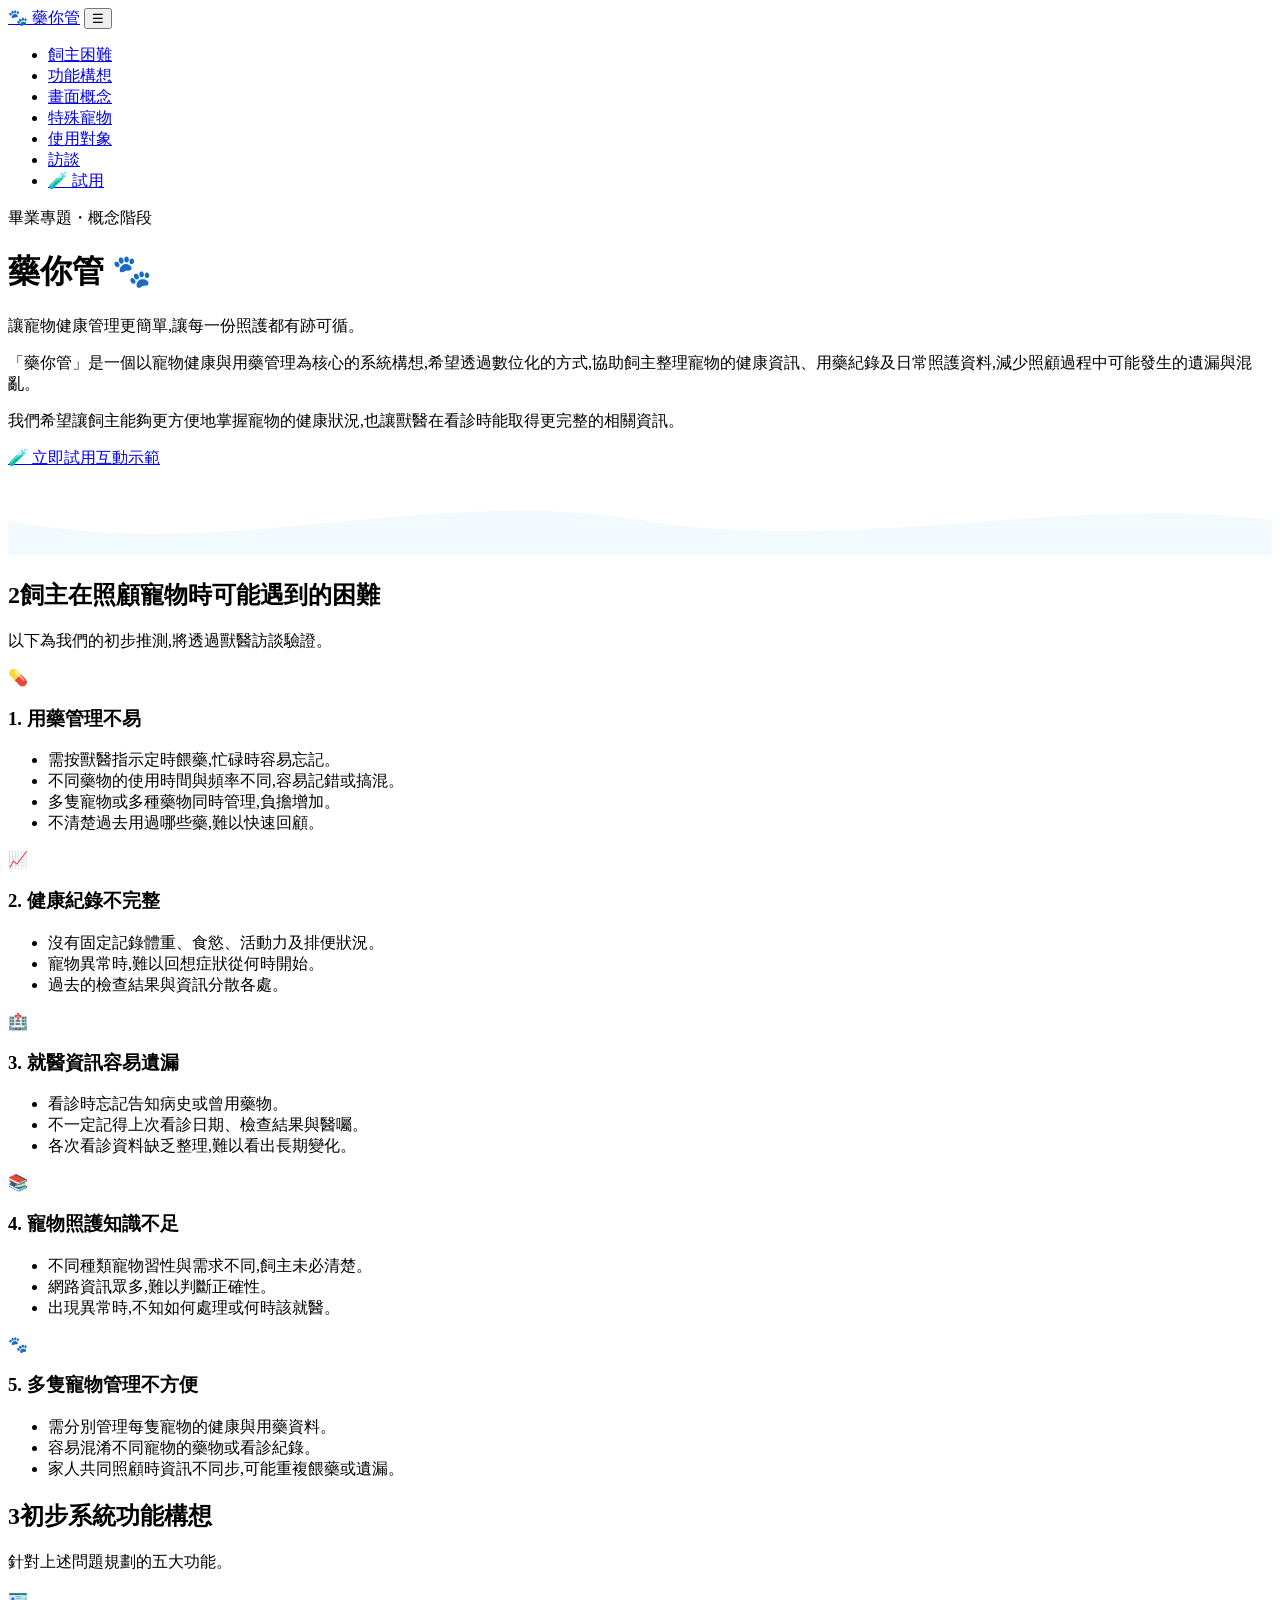
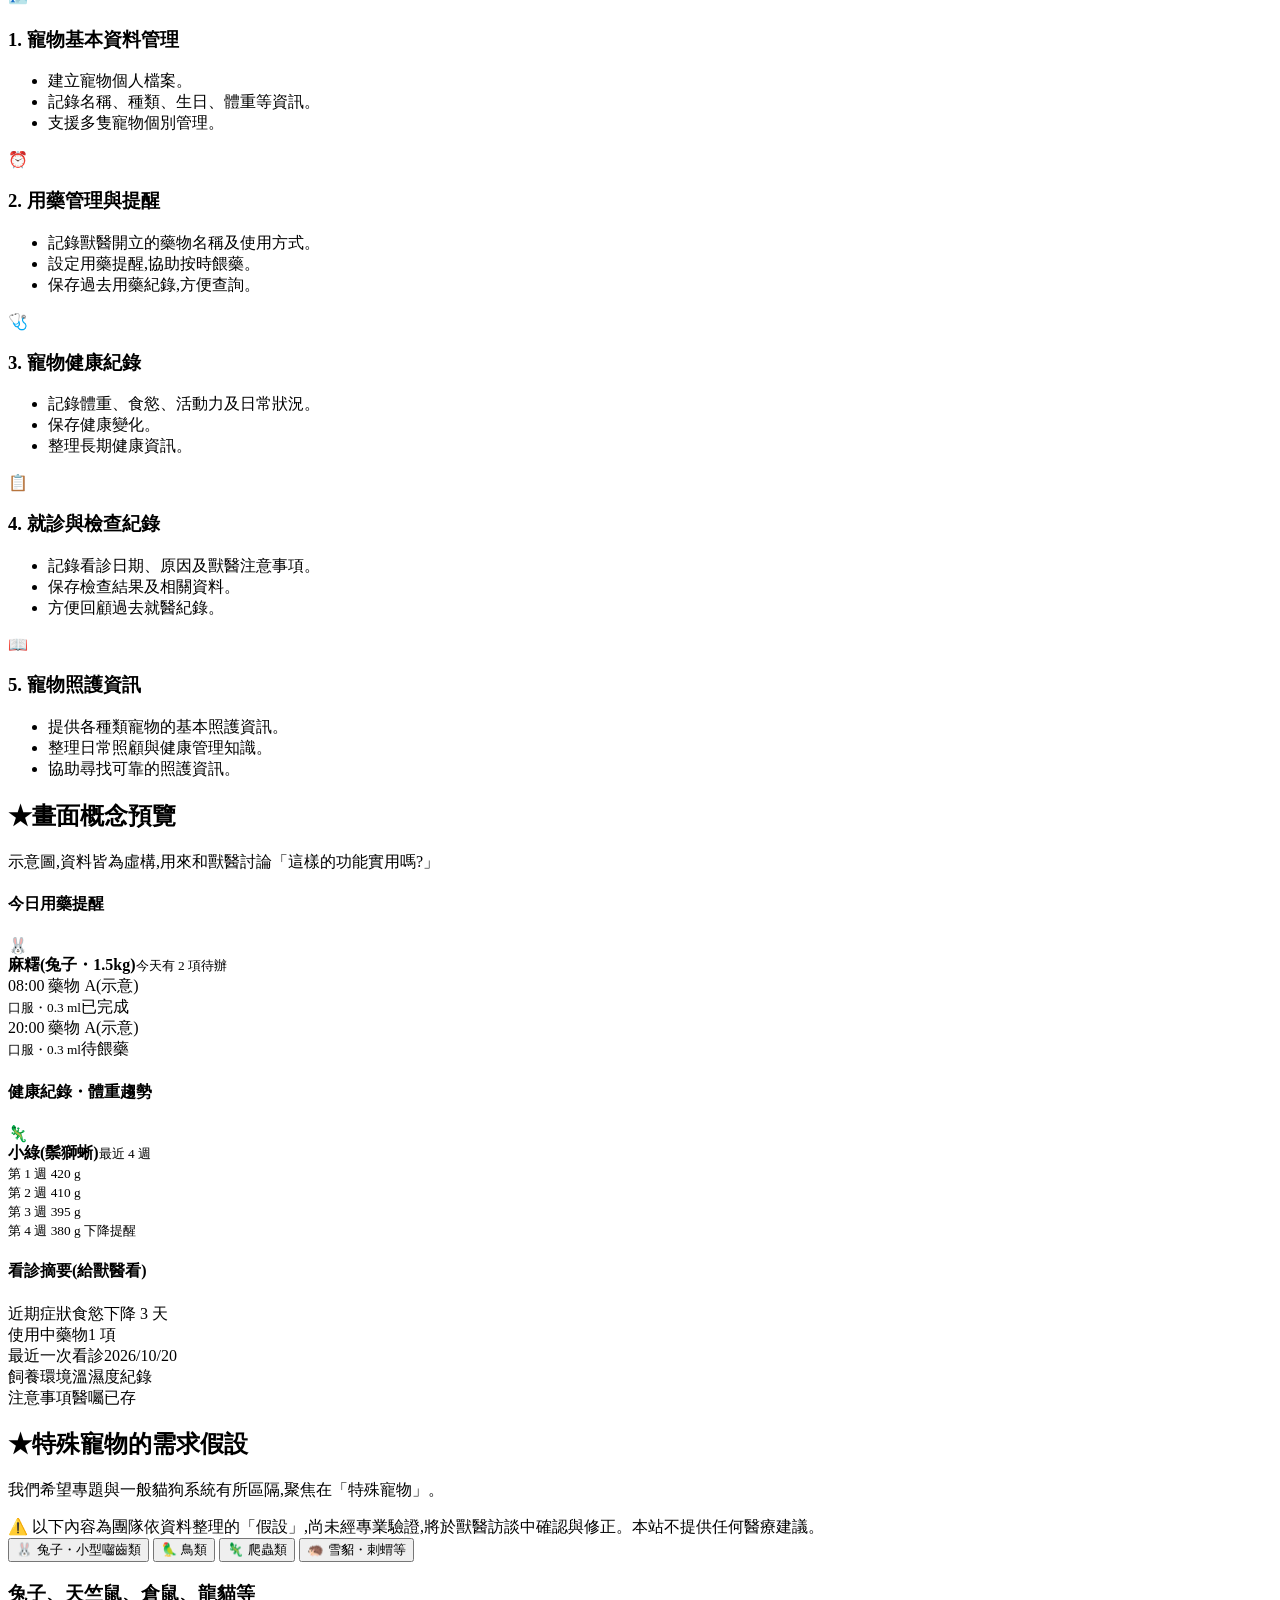
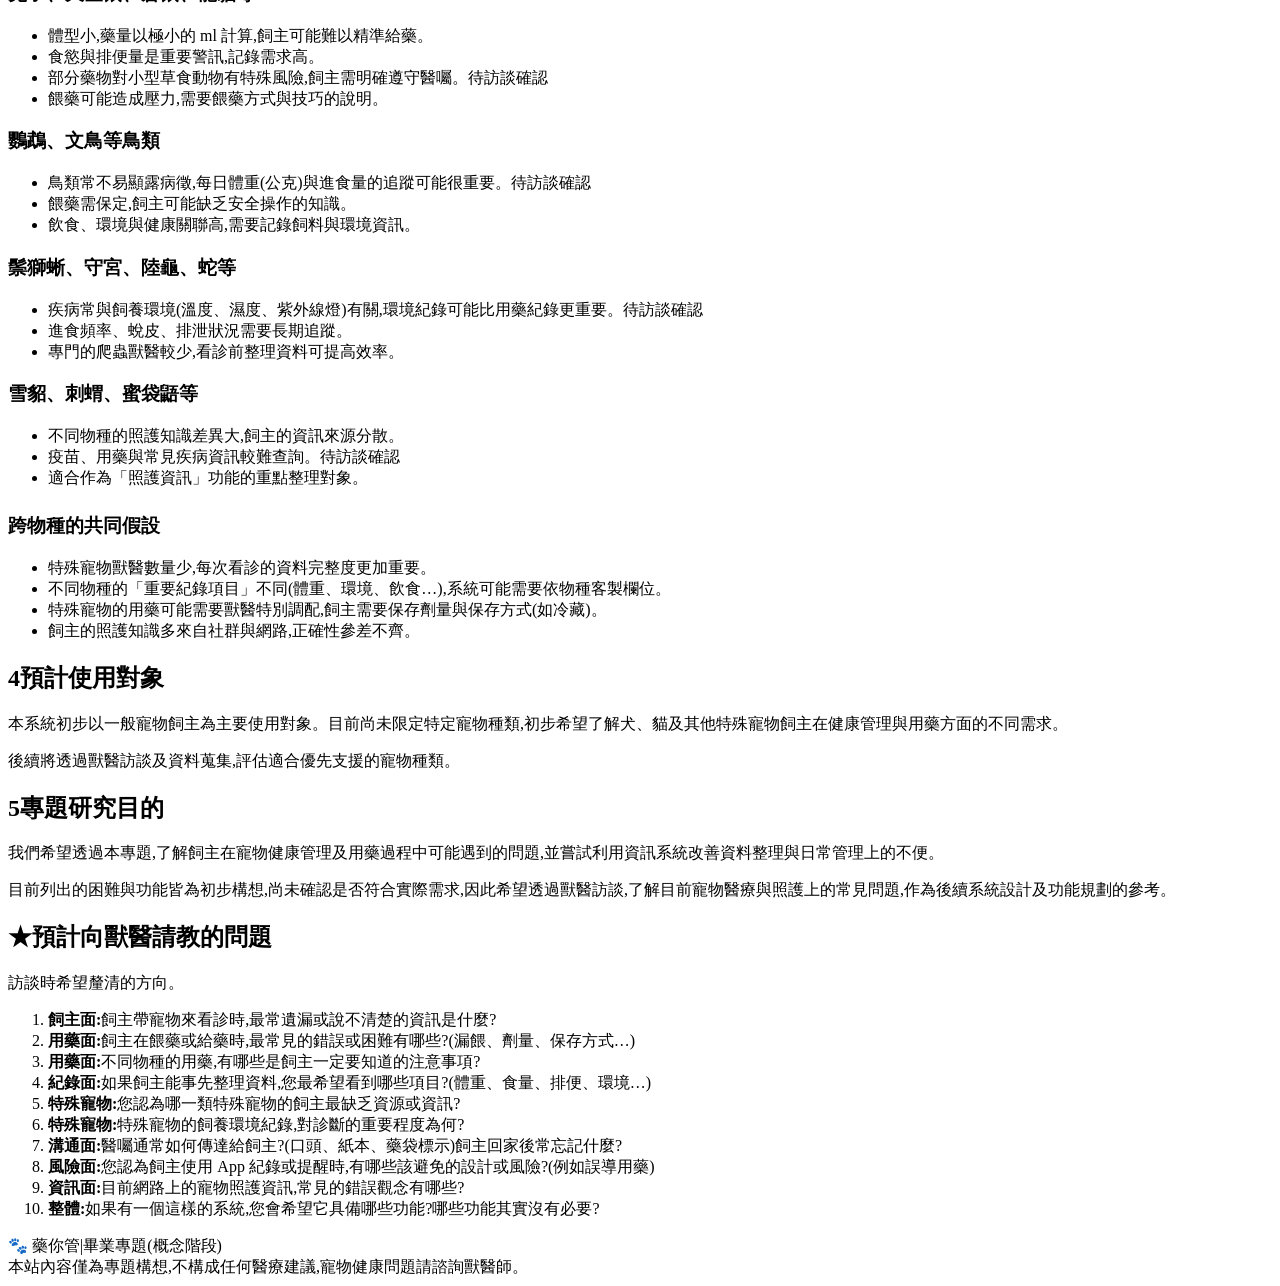
==== index.html @ d7b0b5dc "v.1 專題初步構想" ====
<!DOCTYPE html>
<html lang="zh-Hant">
<head>
<meta charset="UTF-8">
<meta name="viewport" content="width=device-width, initial-scale=1">
<title>藥你管｜寵物健康與用藥管理</title>
<meta name="description" content="藥你管:讓寵物健康管理更簡單,讓每一份照護都有跡可循。">
<meta name="theme-color" content="#d9f0fa">
<!-- 可愛圓體字型「粉圓 Huninn」;沒網路時會自動改用系統字型 -->
<link rel="preconnect" href="https://fonts.googleapis.com">
<link rel="preconnect" href="https://fonts.gstatic.com" crossorigin>
<link href="https://fonts.googleapis.com/css2?family=Huninn&display=swap" rel="stylesheet">
<link rel="stylesheet" href="style.css">
</head>
<body>

<header class="nav">
  <div class="wrap">
    <a href="#top" class="logo">🐾 藥你管</a>
    <button class="burger" id="burger" aria-label="開啟選單" aria-expanded="false">☰</button>
    <ul class="menu" id="menu">
      <li><a href="#problems">飼主困難</a></li>
      <li><a href="#features">功能構想</a></li>
      <li><a href="#preview">畫面概念</a></li>
      <li><a href="#species">特殊寵物</a></li>
      <li><a href="#users">使用對象</a></li>
      <li><a href="#interview">訪談</a></li>
      <li><a href="demo.html" class="try">🧪 試用</a></li>
    </ul>
  </div>
</header>

<!-- ① 首頁 -->
<div class="hero" id="top">
  <span class="bubble b1"></span><span class="bubble b2"></span><span class="bubble b3"></span>
  <span class="bubble b4"></span><span class="bubble b5"></span>
  <div class="wrap">
    <span class="badge">畢業專題・概念階段</span>
    <h1>藥你管 <span class="paw">🐾</span></h1>
    <p class="sub">讓寵物健康管理更簡單,讓每一份照護都有跡可循。</p>
    <p class="desc">「藥你管」是一個以寵物健康與用藥管理為核心的系統構想,希望透過數位化的方式,協助飼主整理寵物的健康資訊、用藥紀錄及日常照護資料,減少照顧過程中可能發生的遺漏與混亂。</p>
    <p class="desc">我們希望讓飼主能夠更方便地掌握寵物的健康狀況,也讓獸醫在看診時能取得更完整的相關資訊。</p>
    <p class="cta"><a class="btn" href="demo.html">🧪 立即試用互動示範</a></p>
  </div>
  <svg class="wave" viewBox="0 0 1440 80" preserveAspectRatio="none" aria-hidden="true">
    <path fill="#f3fafd" d="M0,40 C240,90 480,0 720,40 C960,80 1200,10 1440,40 L1440,80 L0,80 Z"/>
  </svg>
</div>

<!-- ② 困難 -->
<section id="problems">
  <div class="wrap">
    <h2><span class="num">2</span>飼主在照顧寵物時可能遇到的困難</h2>
    <p class="lead">以下為我們的初步推測,將透過獸醫訪談驗證。</p>
    <div class="grid">
      <div class="card"><span class="ico">💊</span><h3>1. 用藥管理不易</h3><ul>
        <li>需按獸醫指示定時餵藥,忙碌時容易忘記。</li>
        <li>不同藥物的使用時間與頻率不同,容易記錯或搞混。</li>
        <li>多隻寵物或多種藥物同時管理,負擔增加。</li>
        <li>不清楚過去用過哪些藥,難以快速回顧。</li></ul></div>
      <div class="card"><span class="ico">📈</span><h3>2. 健康紀錄不完整</h3><ul>
        <li>沒有固定記錄體重、食慾、活動力及排便狀況。</li>
        <li>寵物異常時,難以回想症狀從何時開始。</li>
        <li>過去的檢查結果與資訊分散各處。</li></ul></div>
      <div class="card"><span class="ico">🏥</span><h3>3. 就醫資訊容易遺漏</h3><ul>
        <li>看診時忘記告知病史或曾用藥物。</li>
        <li>不一定記得上次看診日期、檢查結果與醫囑。</li>
        <li>各次看診資料缺乏整理,難以看出長期變化。</li></ul></div>
      <div class="card"><span class="ico">📚</span><h3>4. 寵物照護知識不足</h3><ul>
        <li>不同種類寵物習性與需求不同,飼主未必清楚。</li>
        <li>網路資訊眾多,難以判斷正確性。</li>
        <li>出現異常時,不知如何處理或何時該就醫。</li></ul></div>
      <div class="card"><span class="ico">🐾</span><h3>5. 多隻寵物管理不方便</h3><ul>
        <li>需分別管理每隻寵物的健康與用藥資料。</li>
        <li>容易混淆不同寵物的藥物或看診紀錄。</li>
        <li>家人共同照顧時資訊不同步,可能重複餵藥或遺漏。</li></ul></div>
    </div>
  </div>
</section>

<!-- ③ 功能 -->
<section id="features" class="alt">
  <div class="wrap">
    <h2><span class="num">3</span>初步系統功能構想</h2>
    <p class="lead">針對上述問題規劃的五大功能。</p>
    <div class="grid">
      <div class="card"><span class="ico">🪪</span><h3>1. 寵物基本資料管理</h3><ul>
        <li>建立寵物個人檔案。</li><li>記錄名稱、種類、生日、體重等資訊。</li><li>支援多隻寵物個別管理。</li></ul></div>
      <div class="card"><span class="ico">⏰</span><h3>2. 用藥管理與提醒</h3><ul>
        <li>記錄獸醫開立的藥物名稱及使用方式。</li><li>設定用藥提醒,協助按時餵藥。</li><li>保存過去用藥紀錄,方便查詢。</li></ul></div>
      <div class="card"><span class="ico">🩺</span><h3>3. 寵物健康紀錄</h3><ul>
        <li>記錄體重、食慾、活動力及日常狀況。</li><li>保存健康變化。</li><li>整理長期健康資訊。</li></ul></div>
      <div class="card"><span class="ico">📋</span><h3>4. 就診與檢查紀錄</h3><ul>
        <li>記錄看診日期、原因及獸醫注意事項。</li><li>保存檢查結果及相關資料。</li><li>方便回顧過去就醫紀錄。</li></ul></div>
      <div class="card"><span class="ico">📖</span><h3>5. 寵物照護資訊</h3><ul>
        <li>提供各種類寵物的基本照護資訊。</li><li>整理日常照顧與健康管理知識。</li><li>協助尋找可靠的照護資訊。</li></ul></div>
    </div>
  </div>
</section>

<!-- 畫面概念 -->
<section id="preview">
  <div class="wrap">
    <h2><span class="num">★</span>畫面概念預覽</h2>
    <p class="lead">示意圖,資料皆為虛構,用來和獸醫討論「這樣的功能實用嗎?」</p>
    <div class="mock">
      <div class="phone">
        <h4>今日用藥提醒</h4>
        <div class="pet"><span class="face">🐰</span><div><b>麻糬(兔子・1.5kg)</b><small>今天有 2 項待辦</small></div></div>
        <div class="med"><span>08:00 藥物 A(示意)<br><small>口服・0.3 ml</small></span><span class="pill">已完成</span></div>
        <div class="med"><span>20:00 藥物 A(示意)<br><small>口服・0.3 ml</small></span><span class="pill warn">待餵藥</span></div>
      </div>
      <div class="phone">
        <h4>健康紀錄・體重趨勢</h4>
        <div class="pet"><span class="face">🦎</span><div><b>小綠(鬃獅蜥)</b><small>最近 4 週</small></div></div>
        <small>第 1 週 420 g</small><div class="bar"><i style="width:84%"></i></div>
        <small>第 2 週 410 g</small><div class="bar"><i style="width:82%"></i></div>
        <small>第 3 週 395 g</small><div class="bar"><i style="width:79%"></i></div>
        <small>第 4 週 380 g <span class="pill warn">下降提醒</span></small><div class="bar"><i style="width:76%"></i></div>
      </div>
      <div class="phone">
        <h4>看診摘要(給獸醫看)</h4>
        <div class="med"><span>近期症狀</span><span class="pill">食慾下降 3 天</span></div>
        <div class="med"><span>使用中藥物</span><span class="pill">1 項</span></div>
        <div class="med"><span>最近一次看診</span><span class="pill">2026/10/20</span></div>
        <div class="med"><span>飼養環境</span><span class="pill">溫濕度紀錄</span></div>
        <div class="med"><span>注意事項</span><span class="pill">醫囑已存</span></div>
      </div>
    </div>
  </div>
</section>

<!-- 特殊寵物 -->
<section id="species" class="alt">
  <div class="wrap">
    <h2><span class="num">★</span>特殊寵物的需求假設</h2>
    <p class="lead">我們希望專題與一般貓狗系統有所區隔,聚焦在「特殊寵物」。</p>
    <div class="note">⚠️ 以下內容為團隊依資料整理的「假設」,尚未經專業驗證,將於獸醫訪談中確認與修正。本站不提供任何醫療建議。</div>
    <div class="tabs" role="tablist">
      <button class="tab active" data-target="p1">🐰 兔子・小型囓齒類</button>
      <button class="tab" data-target="p2">🦜 鳥類</button>
      <button class="tab" data-target="p3">🦎 爬蟲類</button>
      <button class="tab" data-target="p4">🦔 雪貂・刺蝟等</button>
    </div>
    <div class="panel active" id="p1"><div class="card"><h3>兔子、天竺鼠、倉鼠、龍貓等</h3><ul>
      <li>體型小,藥量以極小的 ml 計算,飼主可能難以精準給藥。</li>
      <li>食慾與排便量是重要警訊,記錄需求高。</li>
      <li>部分藥物對小型草食動物有特殊風險,飼主需明確遵守醫囑。<span class="tag">待訪談確認</span></li>
      <li>餵藥可能造成壓力,需要餵藥方式與技巧的說明。</li></ul></div></div>
    <div class="panel" id="p2"><div class="card"><h3>鸚鵡、文鳥等鳥類</h3><ul>
      <li>鳥類常不易顯露病徵,每日體重(公克)與進食量的追蹤可能很重要。<span class="tag">待訪談確認</span></li>
      <li>餵藥需保定,飼主可能缺乏安全操作的知識。</li>
      <li>飲食、環境與健康關聯高,需要記錄飼料與環境資訊。</li></ul></div></div>
    <div class="panel" id="p3"><div class="card"><h3>鬃獅蜥、守宮、陸龜、蛇等</h3><ul>
      <li>疾病常與飼養環境(溫度、濕度、紫外線燈)有關,環境紀錄可能比用藥紀錄更重要。<span class="tag">待訪談確認</span></li>
      <li>進食頻率、蛻皮、排泄狀況需要長期追蹤。</li>
      <li>專門的爬蟲獸醫較少,看診前整理資料可提高效率。</li></ul></div></div>
    <div class="panel" id="p4"><div class="card"><h3>雪貂、刺蝟、蜜袋鼯等</h3><ul>
      <li>不同物種的照護知識差異大,飼主的資訊來源分散。</li>
      <li>疫苗、用藥與常見疾病資訊較難查詢。<span class="tag">待訪談確認</span></li>
      <li>適合作為「照護資訊」功能的重點整理對象。</li></ul></div></div>

    <div class="card" style="margin-top:24px"><h3>跨物種的共同假設</h3><ul>
      <li>特殊寵物獸醫數量少,每次看診的資料完整度更加重要。</li>
      <li>不同物種的「重要紀錄項目」不同(體重、環境、飲食…),系統可能需要依物種客製欄位。</li>
      <li>特殊寵物的用藥可能需要獸醫特別調配,飼主需要保存劑量與保存方式(如冷藏)。</li>
      <li>飼主的照護知識多來自社群與網路,正確性參差不齊。</li></ul></div>
  </div>
</section>

<!-- ④ 使用對象 -->
<section id="users">
  <div class="wrap">
    <h2><span class="num">4</span>預計使用對象</h2>
    <div class="card">
      <p>本系統初步以一般寵物飼主為主要使用對象。目前尚未限定特定寵物種類,初步希望了解犬、貓及其他特殊寵物飼主在健康管理與用藥方面的不同需求。</p>
      <p style="margin-top:10px">後續將透過獸醫訪談及資料蒐集,評估適合優先支援的寵物種類。</p>
    </div>
  </div>
</section>

<!-- ⑤ 研究目的 -->
<section id="purpose" class="alt">
  <div class="wrap">
    <h2><span class="num">5</span>專題研究目的</h2>
    <div class="card">
      <p>我們希望透過本專題,了解飼主在寵物健康管理及用藥過程中可能遇到的問題,並嘗試利用資訊系統改善資料整理與日常管理上的不便。</p>
      <p style="margin-top:10px">目前列出的困難與功能皆為初步構想,尚未確認是否符合實際需求,因此希望透過獸醫訪談,了解目前寵物醫療與照護上的常見問題,作為後續系統設計及功能規劃的參考。</p>
    </div>
  </div>
</section>

<!-- 訪談 -->
<section id="interview">
  <div class="wrap">
    <h2><span class="num">★</span>預計向獸醫請教的問題</h2>
    <p class="lead">訪談時希望釐清的方向。</p>
    <div class="card">
      <ol class="q">
        <li><strong>飼主面:</strong>飼主帶寵物來看診時,最常遺漏或說不清楚的資訊是什麼?</li>
        <li><strong>用藥面:</strong>飼主在餵藥或給藥時,最常見的錯誤或困難有哪些?(漏餵、劑量、保存方式…)</li>
        <li><strong>用藥面:</strong>不同物種的用藥,有哪些是飼主一定要知道的注意事項?</li>
        <li><strong>紀錄面:</strong>如果飼主能事先整理資料,您最希望看到哪些項目?(體重、食量、排便、環境…)</li>
        <li><strong>特殊寵物:</strong>您認為哪一類特殊寵物的飼主最缺乏資源或資訊?</li>
        <li><strong>特殊寵物:</strong>特殊寵物的飼養環境紀錄,對診斷的重要程度為何?</li>
        <li><strong>溝通面:</strong>醫囑通常如何傳達給飼主?(口頭、紙本、藥袋標示)飼主回家後常忘記什麼?</li>
        <li><strong>風險面:</strong>您認為飼主使用 App 紀錄或提醒時,有哪些該避免的設計或風險?(例如誤導用藥)</li>
        <li><strong>資訊面:</strong>目前網路上的寵物照護資訊,常見的錯誤觀念有哪些?</li>
        <li><strong>整體:</strong>如果有一個這樣的系統,您會希望它具備哪些功能?哪些功能其實沒有必要?</li>
      </ol>
    </div>
  </div>
</section>

<footer>
  <div class="wrap">🐾 藥你管|畢業專題(概念階段)<br>本站內容僅為專題構想,不構成任何醫療建議,寵物健康問題請諮詢獸醫師。</div>
</footer>

<script src="script.js"></script>
</body>
</html>
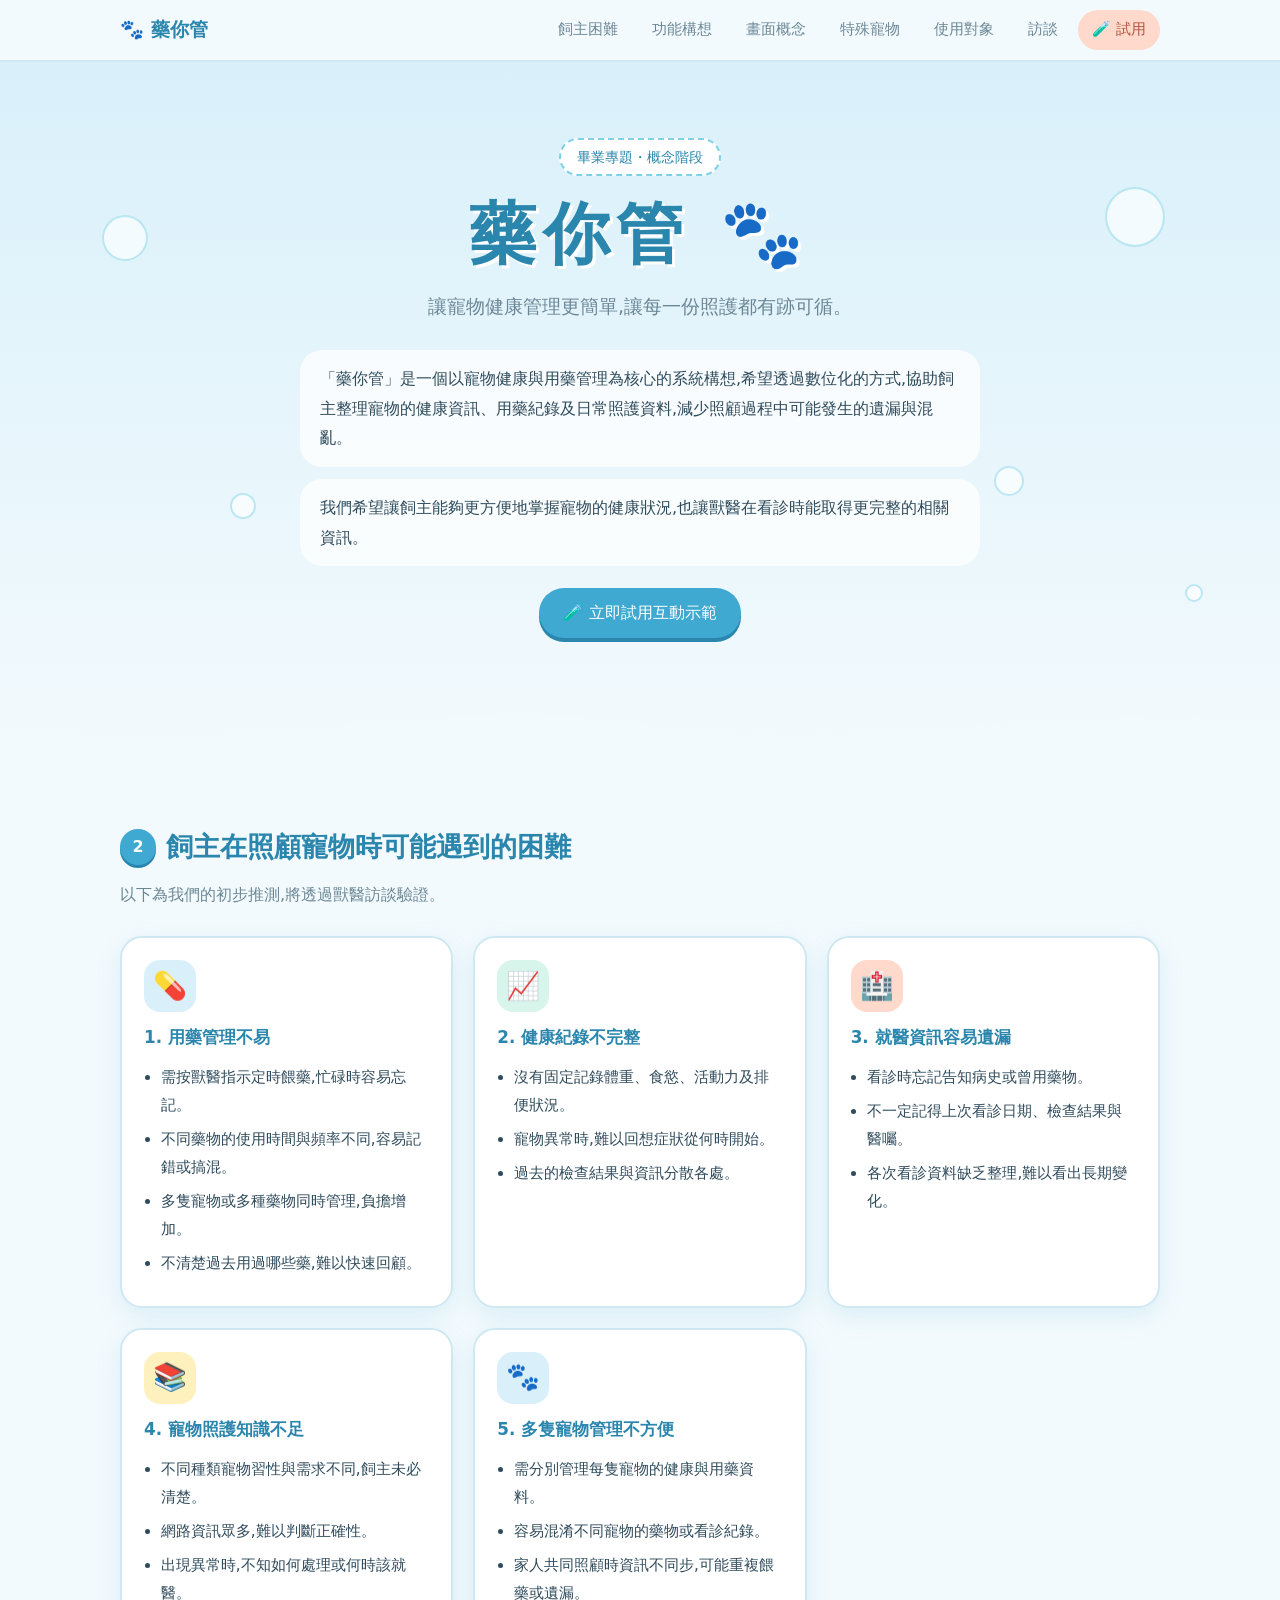
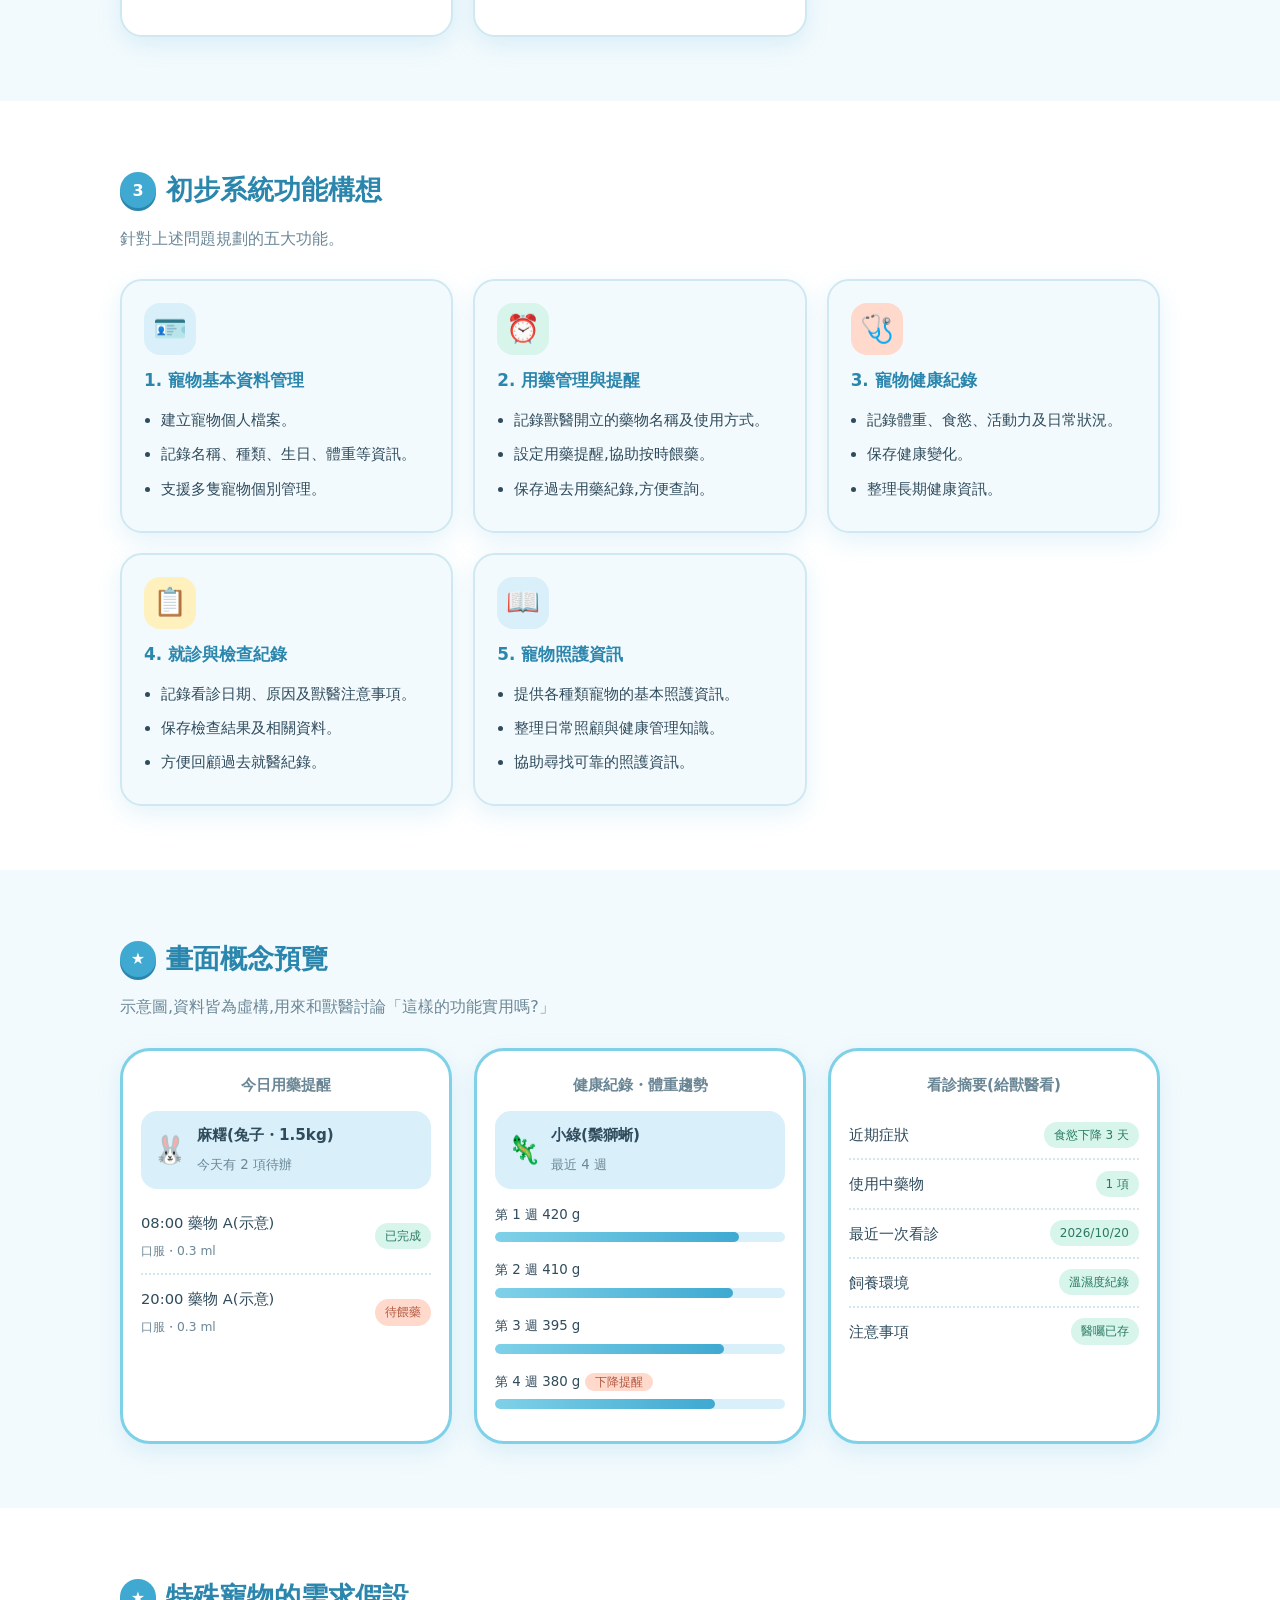
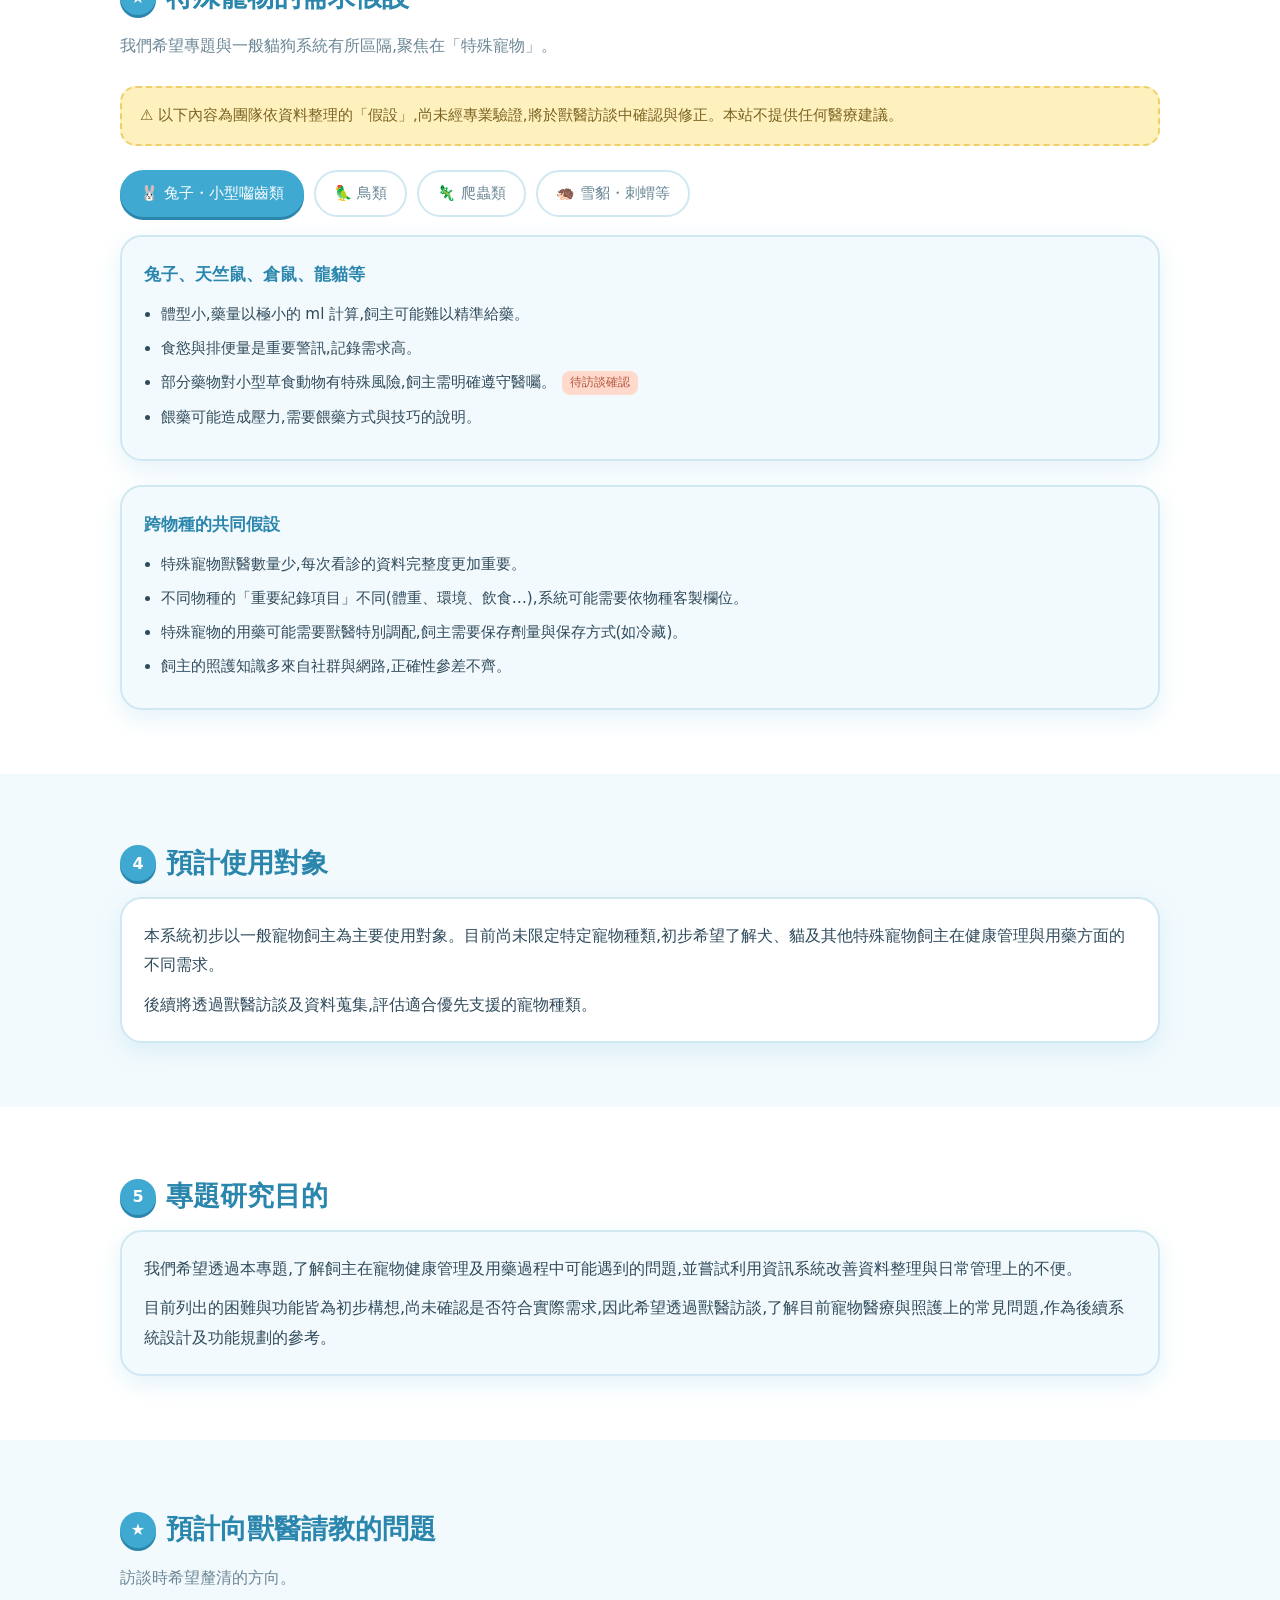
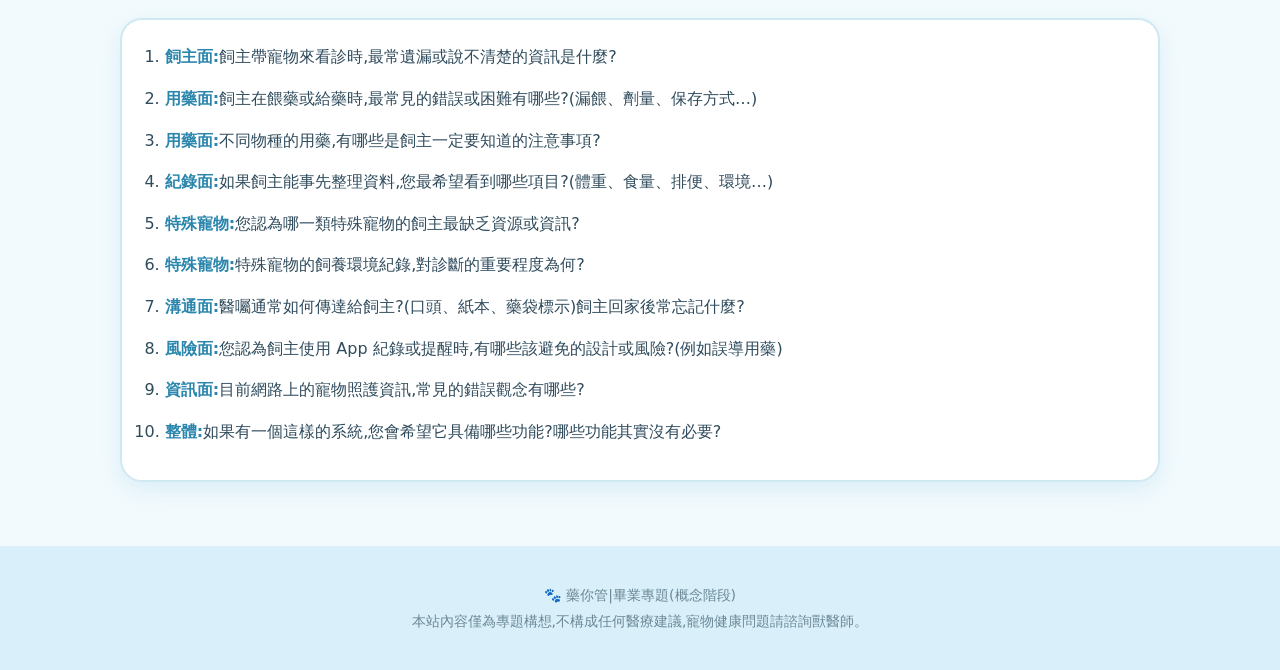
==== commit 170d855a: "v.2 修改新增資料夾後css消失之問題" ====
--- a/index.html
+++ b/index.html
@@ -10,8 +10,7 @@
 <link rel="preconnect" href="https://fonts.googleapis.com">
 <link rel="preconnect" href="https://fonts.gstatic.com" crossorigin>
 <link href="https://fonts.googleapis.com/css2?family=Huninn&display=swap" rel="stylesheet">
-<link rel="stylesheet" href="style.css">
-</head>
+<link rel="stylesheet" href="css/style.css"></head>
 <body>
 
 <header class="nav">
--- a/css/style.css
+++ b/css/style.css
@@ -0,0 +1,173 @@
+/* =========================================================
+   藥你管|淺色可愛海洋風
+   結構:變數 → 基礎 → 導覽列 → 首頁 → 區塊/卡片 → 預覽 → 分頁 → 響應式
+   ========================================================= */
+
+/* ---------- 色彩與變數(想換色只改這裡) ---------- */
+:root{
+  --bg:#f3fafd;          /* 頁面底色:極淺海水藍 */
+  --bg-alt:#ffffff;      /* 交錯區塊底色 */
+  --ink:#2f4b5c;         /* 主要文字:柔和海軍藍(不刺眼) */
+  --muted:#6b8796;       /* 次要文字 */
+  --sky:#d9f0fa;         /* 淺天空藍 */
+  --aqua:#7fd1e8;        /* 清澈水藍 */
+  --brand:#3fa9d1;       /* 主色:明亮海藍 */
+  --brand-dark:#2b86ad;  /* 標題強調色 */
+  --mint:#d8f5ec;        /* 薄荷綠 */
+  --peach:#ffd9cc;       /* 蜜桃粉 */
+  --coral:#ff9e87;       /* 珊瑚橘:提醒/警示用 */
+  --sun:#fff1bd;         /* 奶油黃 */
+  --line:#cfe8f1;
+  --radius:22px;
+  --shadow:0 8px 24px rgba(63,169,209,.14);
+  --nav-h:60px;
+}
+
+/* ---------- 基礎 ---------- */
+*{box-sizing:border-box;margin:0;padding:0}
+html{scroll-behavior:smooth;scroll-padding-top:calc(var(--nav-h) + 12px);-webkit-text-size-adjust:100%}
+body{
+  font-family:"Huninn","Noto Sans TC","PingFang TC","Microsoft JhengHei",system-ui,sans-serif;
+  background:var(--bg);color:var(--ink);line-height:1.85;overflow-x:hidden;
+}
+a{color:inherit;text-decoration:none}
+img,svg{max-width:100%}
+.wrap{width:100%;max-width:1080px;margin:0 auto;padding:0 20px}
+
+/* ---------- 導覽列 ---------- */
+.nav{position:sticky;top:0;z-index:50;background:rgba(243,250,253,.93);backdrop-filter:blur(10px);border-bottom:2px solid var(--line)}
+.nav .wrap{display:flex;align-items:center;justify-content:space-between;height:var(--nav-h)}
+.logo{font-weight:700;font-size:1.2rem;color:var(--brand-dark);display:flex;align-items:center;gap:6px}
+.menu{display:flex;gap:6px;list-style:none}
+.menu a{display:block;padding:6px 14px;border-radius:99px;font-size:.93rem;color:var(--muted);transition:.2s}
+.menu a:hover,.menu a.active{background:var(--sky);color:var(--brand-dark)}
+.burger{display:none;width:44px;height:44px;border:none;background:var(--sky);border-radius:14px;cursor:pointer;font-size:1.3rem;color:var(--brand-dark)}
+
+/* ---------- 首頁 Hero ---------- */
+.hero{position:relative;padding:76px 0 120px;text-align:center;background:linear-gradient(180deg,var(--sky) 0%,var(--bg) 100%);overflow:hidden}
+.hero .wrap{position:relative;z-index:2}
+.badge{display:inline-block;background:#fff;border:2px dashed var(--aqua);color:var(--brand-dark);padding:4px 16px;border-radius:99px;font-size:.88rem;margin-bottom:18px}
+.hero h1{font-size:clamp(2.6rem,9vw,4.2rem);letter-spacing:.1em;color:var(--brand-dark);line-height:1.2;text-shadow:3px 3px 0 #fff}
+.hero .paw{display:inline-block;animation:wiggle 3s ease-in-out infinite}
+.hero .sub{margin:14px 0 26px;font-size:clamp(1rem,3vw,1.2rem);color:var(--muted)}
+.hero p.desc{max-width:680px;margin:0 auto;background:rgba(255,255,255,.75);border-radius:var(--radius);padding:14px 20px;text-align:left}
+.hero p.desc + p.desc{margin-top:12px}
+.hero .wave{position:absolute;left:0;right:0;bottom:-1px;width:100%;height:70px;z-index:1}
+
+/* 浮動泡泡裝飾 */
+.bubble{position:absolute;border-radius:50%;background:rgba(255,255,255,.65);border:2px solid rgba(127,209,232,.5);animation:float 7s ease-in-out infinite}
+.b1{width:46px;height:46px;left:8%;top:22%}
+.b2{width:26px;height:26px;left:18%;top:62%;animation-delay:1.2s}
+.b3{width:60px;height:60px;right:9%;top:18%;animation-delay:.6s}
+.b4{width:30px;height:30px;right:20%;top:58%;animation-delay:2s}
+.b5{width:18px;height:18px;right:6%;top:75%;animation-delay:3s}
+
+@keyframes float{0%,100%{transform:translateY(0)}50%{transform:translateY(-16px)}}
+@keyframes wiggle{0%,100%{transform:rotate(-8deg)}50%{transform:rotate(8deg)}}
+
+/* ---------- 區塊 ---------- */
+section{padding:64px 0}
+section.alt{background:var(--bg-alt)}
+section h2{font-size:clamp(1.3rem,4vw,1.7rem);margin-bottom:8px;display:flex;align-items:center;gap:10px;color:var(--brand-dark)}
+.num{flex:none;width:36px;height:36px;border-radius:50%;background:var(--brand);color:#fff;display:inline-flex;align-items:center;justify-content:center;font-size:1rem;box-shadow:0 3px 0 var(--brand-dark)}
+.lead{color:var(--muted);margin-bottom:26px}
+
+/* ---------- 卡片 ---------- */
+.grid{display:grid;gap:20px;grid-template-columns:repeat(3,1fr)}
+.card{background:#fff;border:2px solid var(--line);border-radius:var(--radius);padding:22px;box-shadow:var(--shadow);transition:transform .2s}
+.card:hover{transform:translateY(-4px)}
+section.alt .card{background:var(--bg)}
+.card h3{font-size:1.05rem;margin-bottom:10px;color:var(--brand-dark)}
+.card ul{padding-left:1.1em;font-size:.95rem}
+.card li{margin-bottom:6px}
+.ico{display:inline-flex;align-items:center;justify-content:center;width:52px;height:52px;border-radius:16px;font-size:1.7rem;margin-bottom:10px}
+.grid .card:nth-child(4n+1) .ico{background:var(--sky)}
+.grid .card:nth-child(4n+2) .ico{background:var(--mint)}
+.grid .card:nth-child(4n+3) .ico{background:var(--peach)}
+.grid .card:nth-child(4n+4) .ico{background:var(--sun)}
+
+.note{background:var(--sun);border:2px dashed #f0cf6b;border-radius:16px;padding:14px 18px;font-size:.93rem;color:#7a6320;margin-bottom:24px}
+.tag{display:inline-block;font-size:.72rem;background:var(--peach);color:#b3573f;border-radius:8px;padding:1px 8px;margin-left:6px;vertical-align:middle;white-space:nowrap}
+
+/* ---------- 畫面概念預覽 ---------- */
+.mock{display:grid;gap:22px;grid-template-columns:repeat(3,1fr)}
+.phone{background:#fff;border:3px solid var(--aqua);border-radius:30px;padding:20px 18px;box-shadow:var(--shadow)}
+.phone h4{font-size:.95rem;color:var(--muted);margin-bottom:12px;text-align:center}
+.pet{display:flex;align-items:center;gap:10px;padding:10px 12px;border-radius:16px;background:var(--sky);margin-bottom:10px}
+.pet .face{font-size:1.7rem}
+.pet b{display:block;font-size:.95rem}
+.pet small{color:var(--muted)}
+.med{display:flex;justify-content:space-between;align-items:center;gap:8px;padding:10px 0;border-bottom:2px dotted var(--line);font-size:.92rem}
+.med:last-child{border:none}
+.med small{color:var(--muted)}
+.pill{flex:none;font-size:.75rem;padding:2px 10px;border-radius:99px;background:var(--mint);color:#2a7a62}
+.pill.warn{background:var(--peach);color:#b3573f}
+.bar{height:10px;background:var(--sky);border-radius:99px;overflow:hidden;margin:4px 0 12px}
+.bar i{display:block;height:100%;background:linear-gradient(90deg,var(--aqua),var(--brand));border-radius:99px}
+
+/* ---------- 分頁(特殊寵物) ---------- */
+.tabs{display:flex;flex-wrap:wrap;gap:10px;margin-bottom:18px}
+.tab{border:2px solid var(--line);background:#fff;padding:8px 18px;border-radius:99px;cursor:pointer;font:inherit;font-size:.93rem;color:var(--muted);transition:.2s}
+.tab:hover{border-color:var(--aqua)}
+.tab.active{background:var(--brand);border-color:var(--brand);color:#fff;box-shadow:0 3px 0 var(--brand-dark)}
+.panel{display:none}
+.panel.active{display:block;animation:pop .3s ease}
+@keyframes pop{from{opacity:0;transform:translateY(8px)}to{opacity:1;transform:none}}
+
+/* ---------- 訪談問題 ---------- */
+ol.q{padding-left:1.3em}
+ol.q li{margin-bottom:12px}
+ol.q strong{color:var(--brand-dark)}
+
+/* ---------- 頁尾 ---------- */
+footer{padding:36px 0;text-align:center;color:var(--muted);font-size:.88rem;background:var(--sky)}
+
+/* =========================================================
+   響應式
+   ≥1025px 桌機 | 721–1024px 平板 | ≤720px 手機
+   ========================================================= */
+
+/* 平板:改為 2 欄 */
+@media (max-width:1024px){
+  .grid{grid-template-columns:repeat(2,1fr)}
+  .mock{grid-template-columns:repeat(2,1fr)}
+  .mock .phone:last-child{grid-column:1 / -1;max-width:520px;margin:0 auto;width:100%}
+  .menu a{padding:6px 10px;font-size:.88rem}
+}
+
+/* 手機:單欄 + 漢堡選單 */
+@media (max-width:720px){
+  .burger{display:block}
+  .menu{
+    position:absolute;top:var(--nav-h);left:0;right:0;flex-direction:column;gap:0;
+    background:#fff;border-bottom:2px solid var(--line);padding:8px 16px 14px;
+    display:none;box-shadow:0 12px 20px rgba(63,169,209,.12);
+  }
+  .menu.open{display:flex}
+  .menu a{padding:12px 14px;font-size:1rem}
+  .hero{padding:52px 0 96px}
+  .hero p.desc{padding:12px 16px;font-size:.95rem}
+  .bubble.b3,.bubble.b4{display:none}
+  section{padding:46px 0}
+  .grid,.mock{grid-template-columns:1fr}
+  .mock .phone:last-child{max-width:none}
+  .card{padding:18px}
+  .phone{max-width:420px;margin:0 auto;width:100%}
+  /* 分頁在手機上可橫向滑動,避免換成很多行 */
+  .tabs{flex-wrap:nowrap;overflow-x:auto;padding-bottom:6px;-webkit-overflow-scrolling:touch}
+  .tab{flex:none}
+}
+
+/* ---------- 按鈕(首頁與示範頁共用) ---------- */
+.btn{display:inline-block;border:none;cursor:pointer;font:inherit;font-size:1rem;background:var(--brand);color:#fff;padding:10px 24px;border-radius:99px;box-shadow:0 4px 0 var(--brand-dark);transition:transform .15s,box-shadow .15s}
+.btn:hover{transform:translateY(-2px);box-shadow:0 6px 0 var(--brand-dark)}
+.btn:active{transform:translateY(3px);box-shadow:0 1px 0 var(--brand-dark)}
+.btn.ghost{background:#fff;color:var(--brand-dark);border:2px solid var(--aqua);box-shadow:0 3px 0 var(--aqua)}
+.btn.small{padding:6px 16px;font-size:.88rem;box-shadow:0 3px 0 var(--aqua)}
+.cta{margin-top:22px}
+.menu a.try{background:var(--peach);color:#b3573f}
+
+/* 尊重系統「減少動態效果」設定 */
+@media (prefers-reduced-motion:reduce){
+  *{animation:none !important;transition:none !important;scroll-behavior:auto !important}
+}
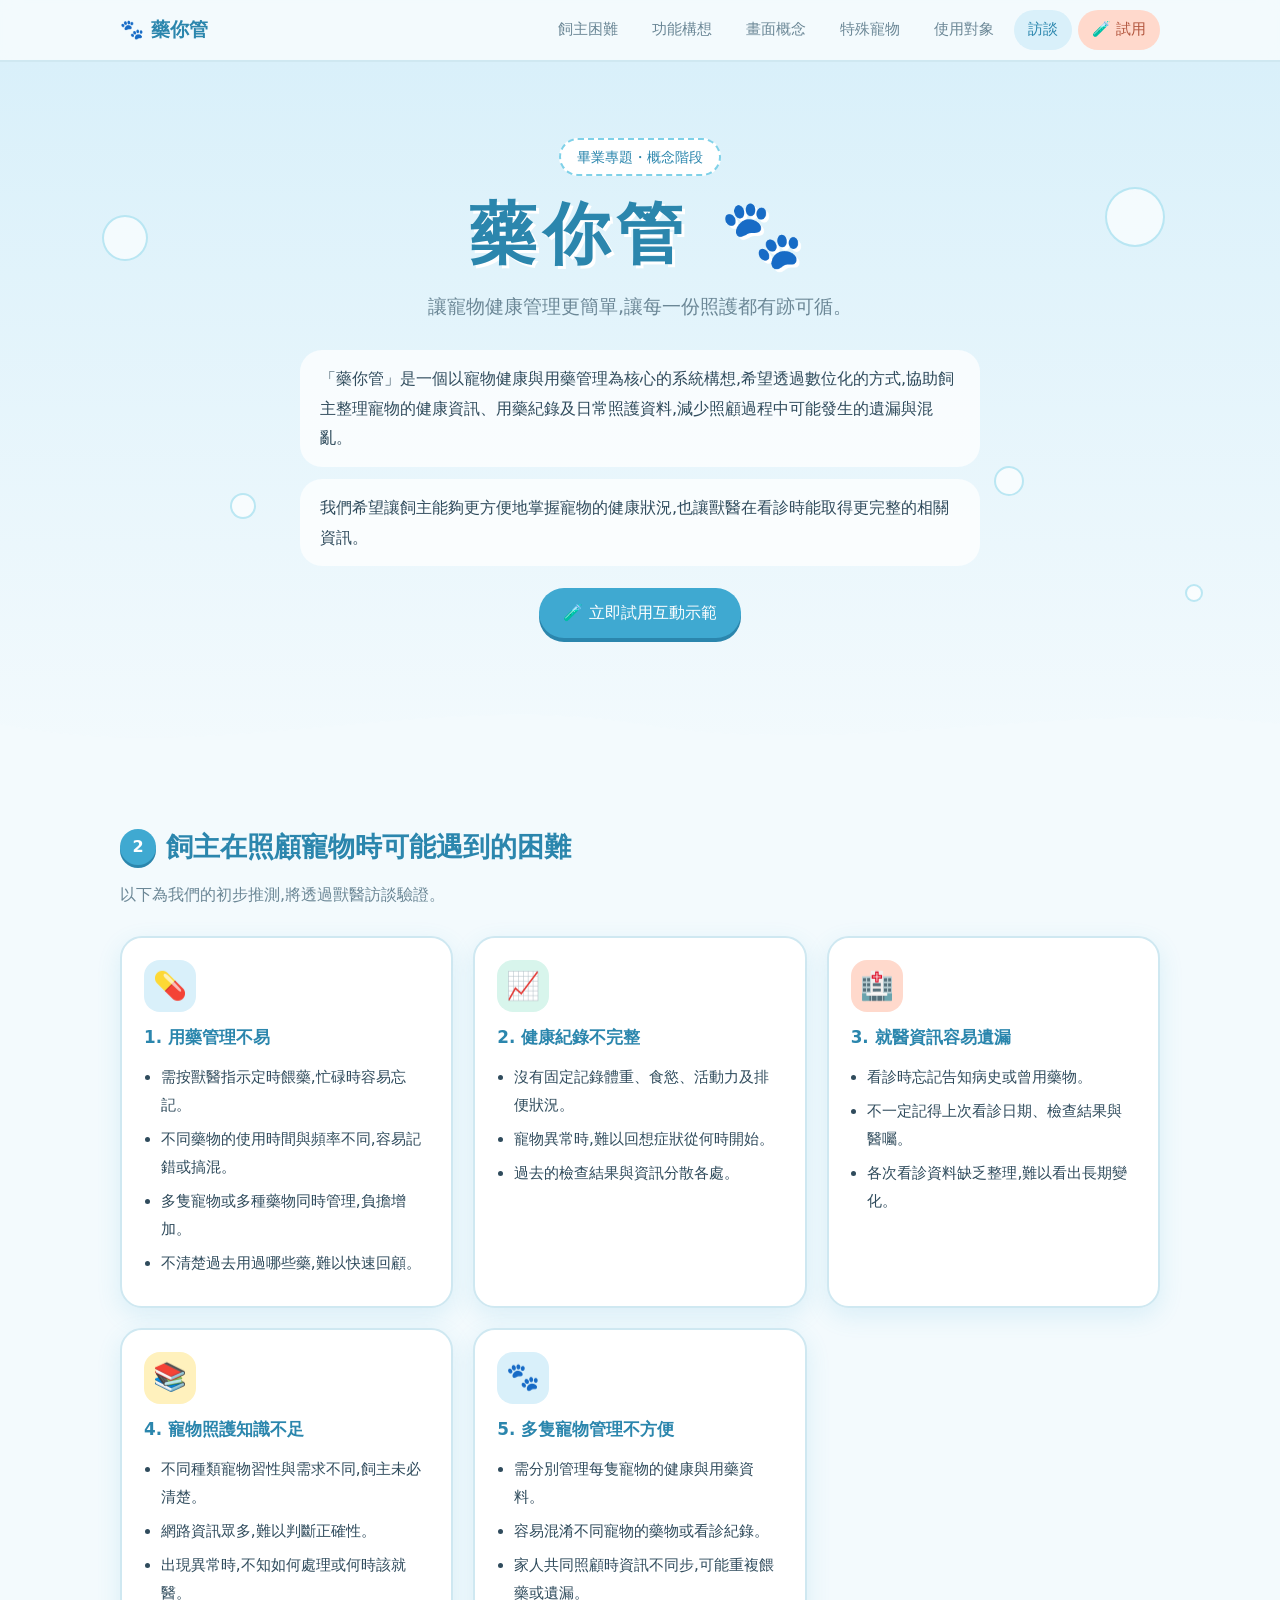
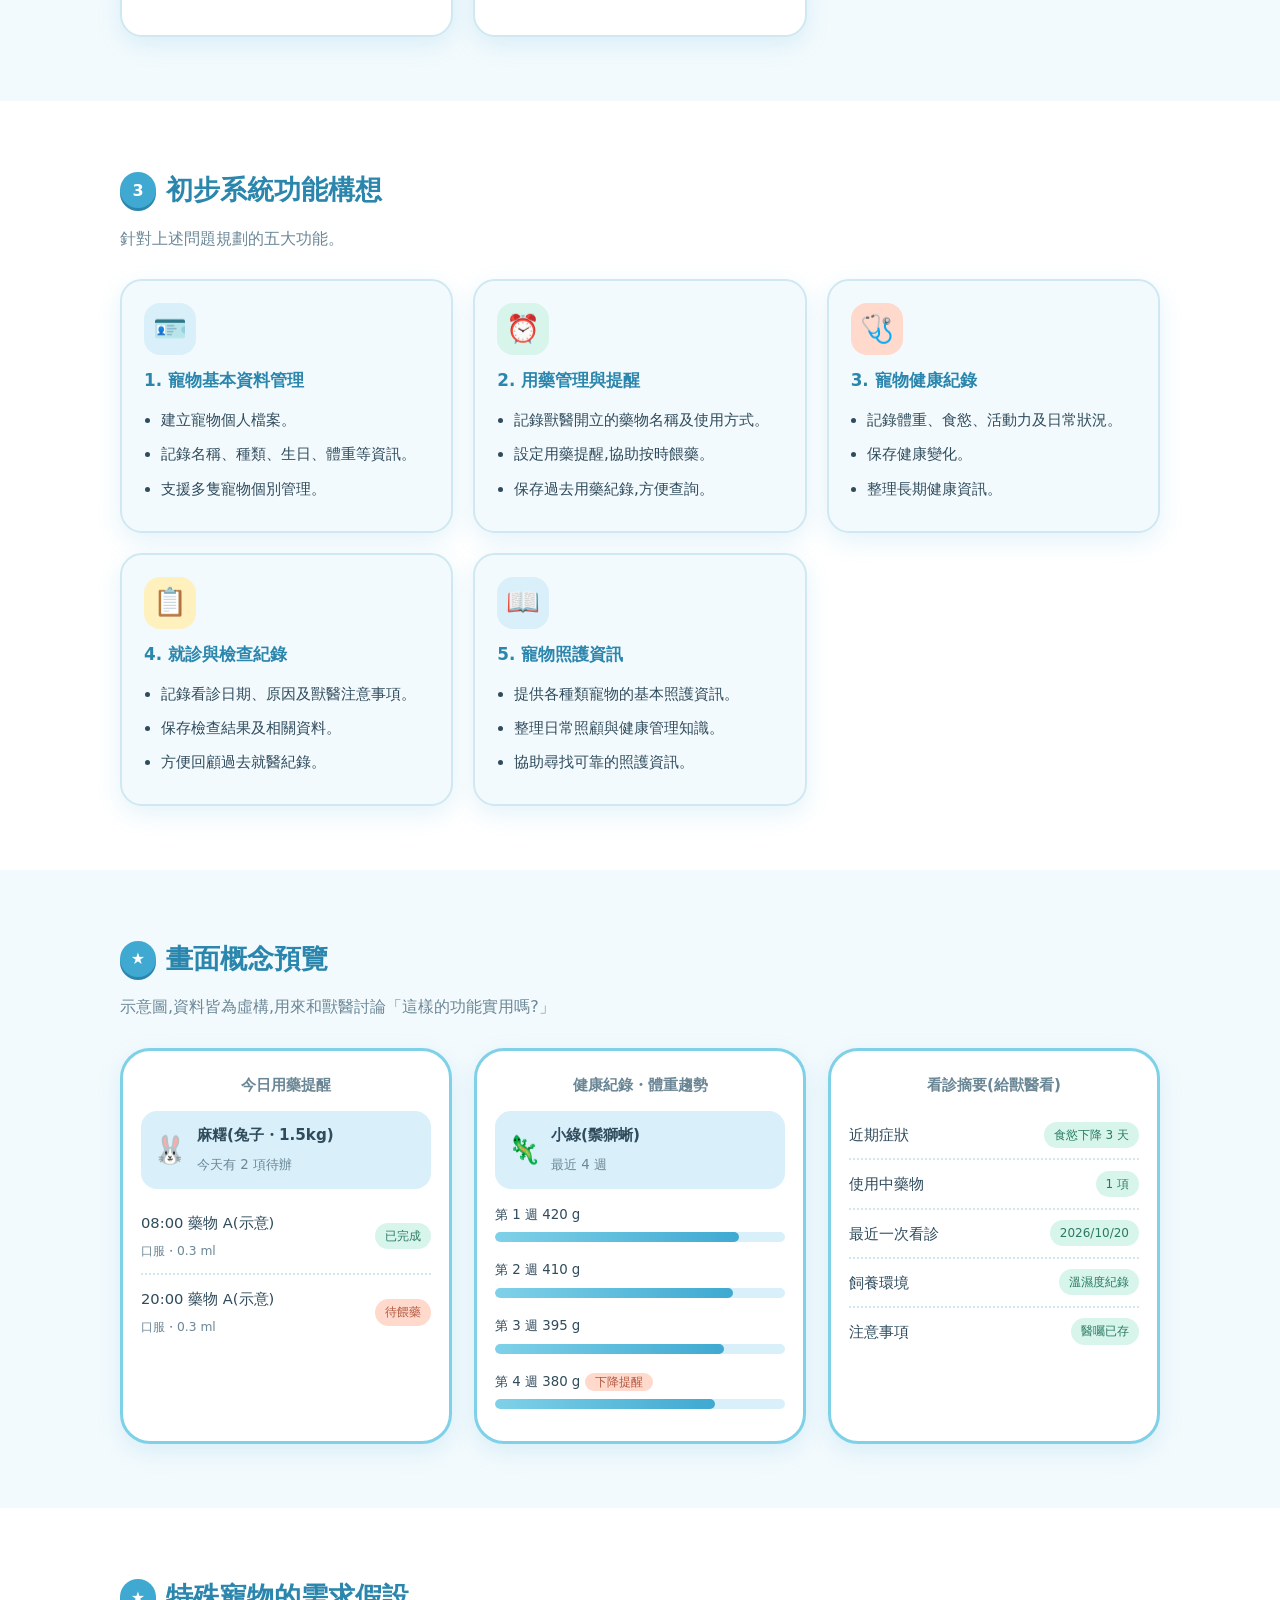
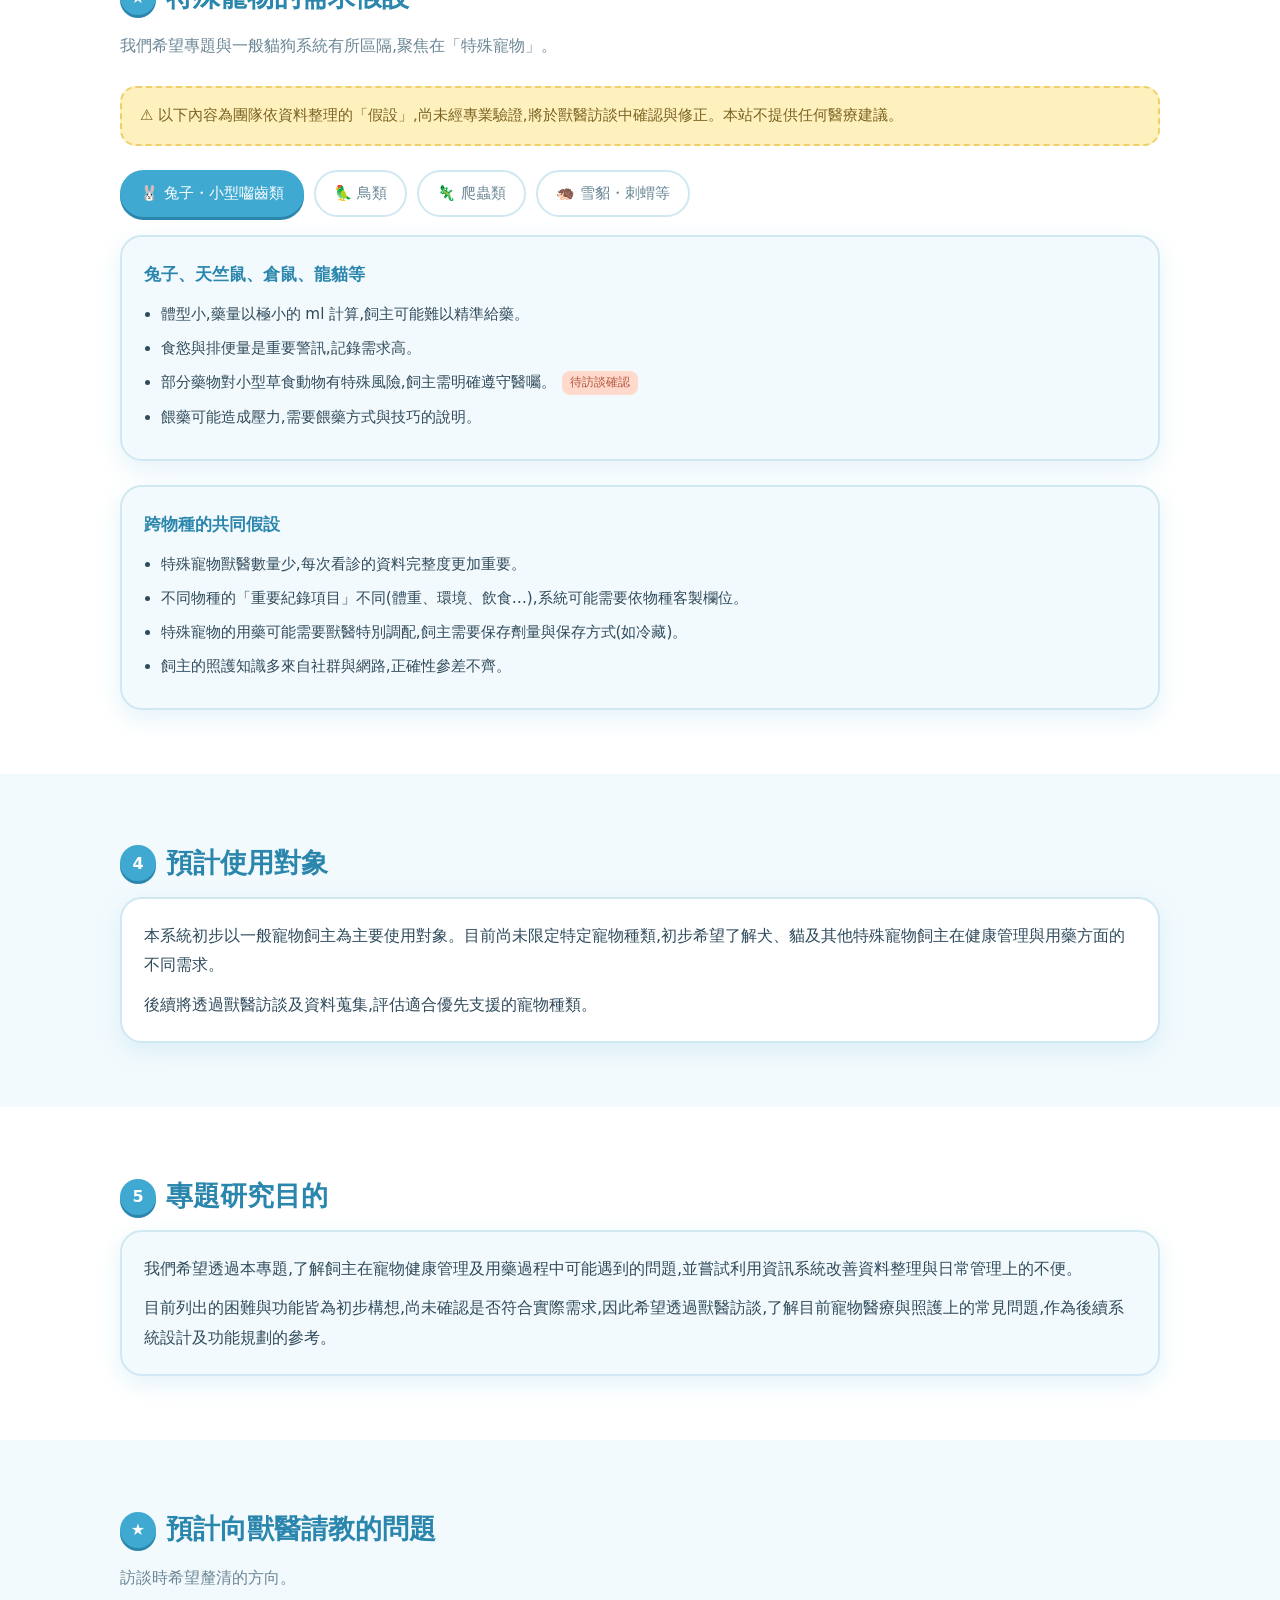
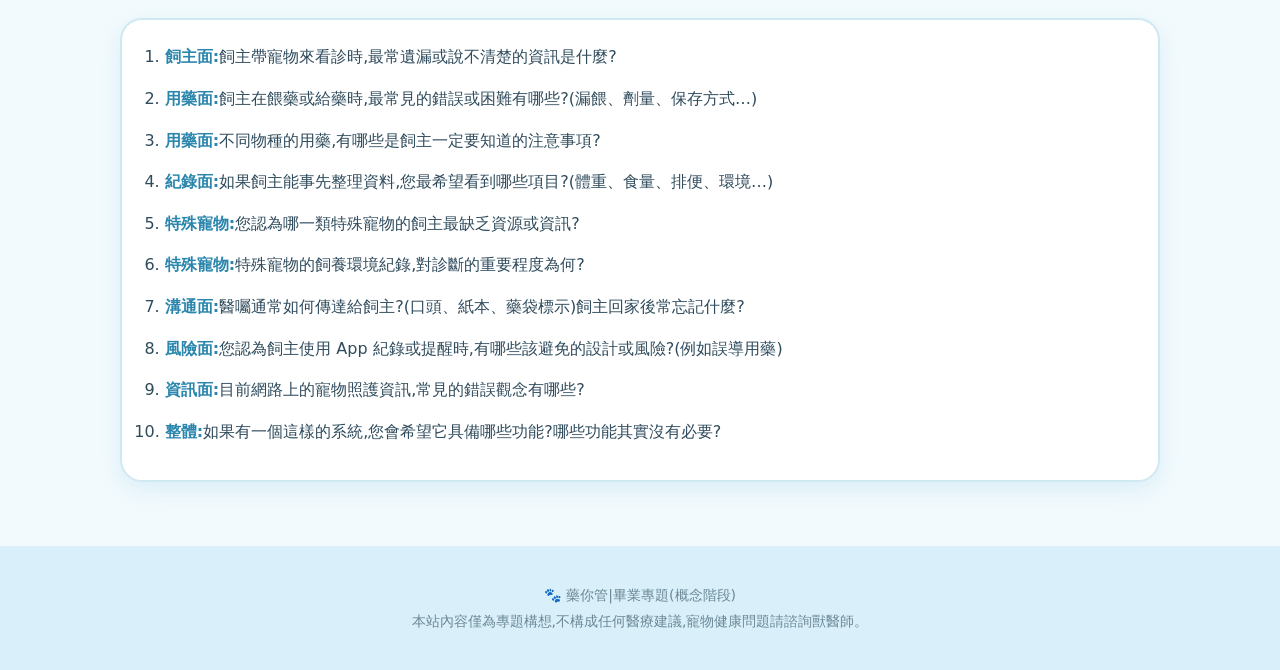
==== commit af97c774: "v.3 修正漢堡包消失的問題" ====
--- a/index.html
+++ b/index.html
@@ -215,6 +215,6 @@
   <div class="wrap">🐾 藥你管|畢業專題(概念階段)<br>本站內容僅為專題構想,不構成任何醫療建議,寵物健康問題請諮詢獸醫師。</div>
 </footer>
 
-<script src="script.js"></script>
+<script src="js/script.js"></script>
 </body>
 </html>
